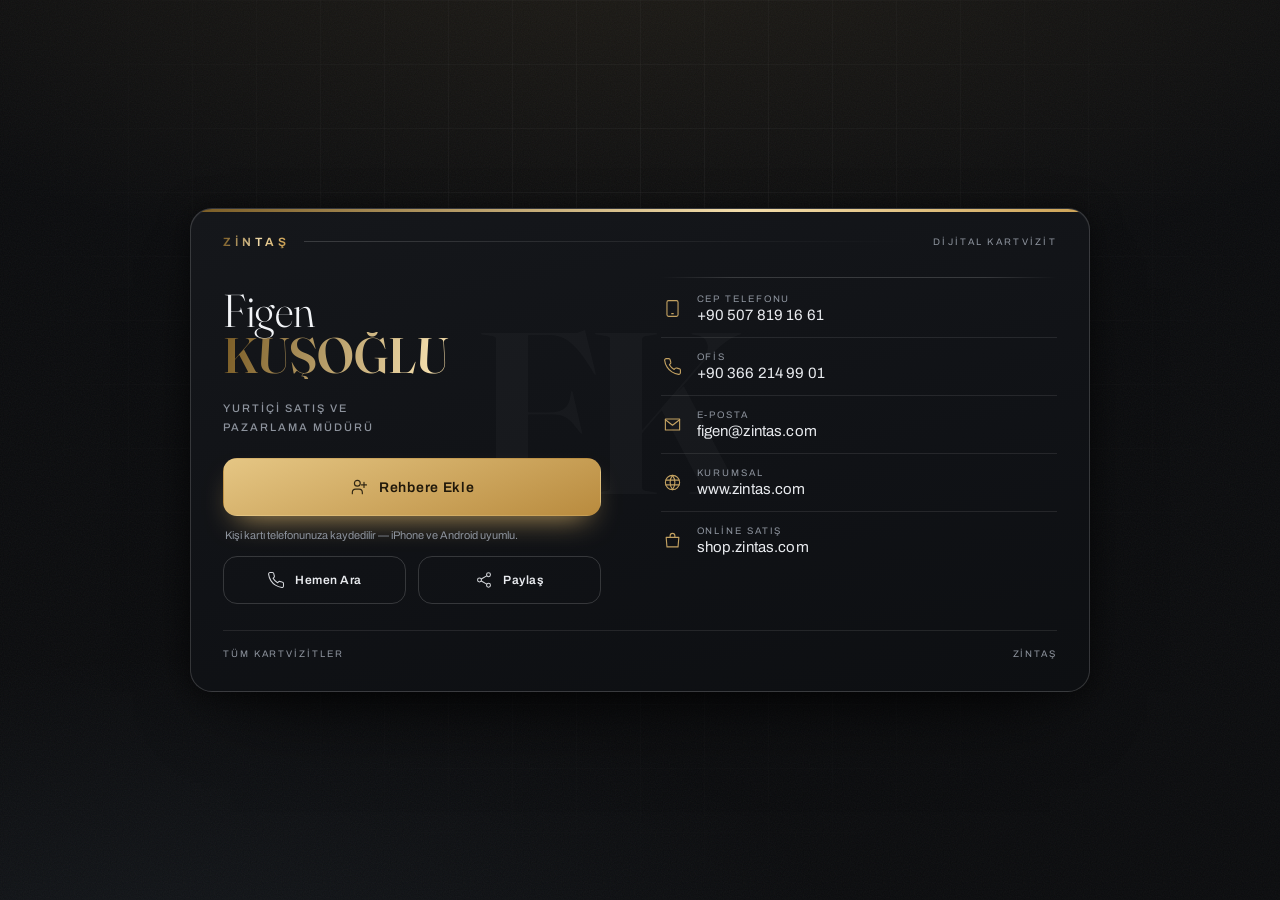
==== figen-kusoglu.html @ b24a71fb "Add files via upload" ====
<!DOCTYPE html>
<html lang="tr">
<head>
<meta charset="utf-8">
<meta name="viewport" content="width=device-width,initial-scale=1,viewport-fit=cover">
<title>Figen KUŞOĞLU — ZİNTAŞ Dijital Kartvizit</title>
<meta name="description" content="Figen KUŞOĞLU · Yurtiçi Satış ve Pazarlama Müdürü · ZİNTAŞ. Tek dokunuşla telefon rehberinize ekleyin.">
<meta name="theme-color" content="#0b0c0e">
<meta name="format-detection" content="telephone=no">
<meta property="og:type" content="profile">
<meta property="og:title" content="Figen KUŞOĞLU — Yurtiçi Satış ve Pazarlama Müdürü">
<meta property="og:description" content="ZİNTAŞ dijital kartvizit. Rehbere tek dokunuşla ekleyin.">
<meta property="og:url" content="https://www.zintas.com/kartvizit/figen-kusoglu.html">
<link rel="canonical" href="https://www.zintas.com/kartvizit/figen-kusoglu.html">
<link rel="preconnect" href="https://fonts.googleapis.com">
<link rel="preconnect" href="https://fonts.gstatic.com" crossorigin>
<link href="https://fonts.googleapis.com/css2?family=Archivo:wght@400;500;600&family=Fraunces:opsz,wght@9..144,300;9..144,600&display=swap" rel="stylesheet">
<link rel="icon" href="data:image/svg+xml,%3Csvg xmlns='http://www.w3.org/2000/svg' viewBox='0 0 32 32'%3E%3Crect width='32' height='32' rx='7' fill='%230b0c0e'/%3E%3Ctext x='16' y='22' font-family='Georgia,serif' font-size='15' fill='%23d8b26a' text-anchor='middle'%3EZ%3C/text%3E%3C/svg%3E">
<style>
*,*::before,*::after{box-sizing:border-box}
:root{
  --ink:#0b0c0e;
  --plate:#15171b;
  --plate-2:#101216;
  --line:rgba(255,255,255,.09);
  --line-hi:rgba(255,255,255,.16);
  --text:#e9ebef;
  --muted:#8d939d;
  --brass:#d8b26a;
  --brass-dim:#a5813c;
  --sheen:linear-gradient(100deg,#7a5c25 0%,#f3ddab 28%,#c79a4a 48%,#6d5222 72%,#e6cd97 100%);
  --r:22px;
  --pad:clamp(20px,5.5vw,32px);
}
html{-webkit-text-size-adjust:100%}
body{
  margin:0;min-height:100vh;min-height:100dvh;
  font-family:"Archivo","Helvetica Neue",Arial,sans-serif;
  color:var(--text);
  background:
    radial-gradient(120% 70% at 50% -10%,rgba(216,178,106,.10),transparent 60%),
    radial-gradient(90% 60% at 12% 110%,rgba(120,150,180,.08),transparent 62%),
    var(--ink);
  display:flex;flex-direction:column;align-items:center;justify-content:center;
  padding:clamp(14px,4vw,48px) clamp(12px,4vw,24px);
  padding-top:calc(clamp(14px,4vw,48px) + env(safe-area-inset-top));
  padding-bottom:calc(clamp(18px,4vw,48px) + env(safe-area-inset-bottom));
  position:relative;overflow-x:hidden;
}
/* ince kazima izgara + grain */
body::before{
  content:"";position:fixed;inset:0;pointer-events:none;z-index:0;
  background-image:linear-gradient(var(--line) 1px,transparent 1px),linear-gradient(90deg,var(--line) 1px,transparent 1px);
  background-size:64px 64px;
  -webkit-mask-image:radial-gradient(circle at 50% 30%,#000 0%,transparent 72%);
  mask-image:radial-gradient(circle at 50% 30%,#000 0%,transparent 72%);
  opacity:.5;
}
body::after{
  content:"";position:fixed;inset:0;pointer-events:none;z-index:1;opacity:.05;
  background-image:url("data:image/svg+xml,%3Csvg xmlns='http://www.w3.org/2000/svg' width='140' height='140'%3E%3Cfilter id='n'%3E%3CfeTurbulence type='fractalNoise' baseFrequency='.85' numOctaves='3'/%3E%3C/filter%3E%3Crect width='140' height='140' filter='url(%23n)'/%3E%3C/svg%3E");
}
.card{
  position:relative;z-index:2;width:100%;max-width:430px;
  background:linear-gradient(168deg,var(--plate) 0%,var(--plate-2) 58%,#0d0f12 100%);
  border:1px solid var(--line-hi);border-radius:var(--r);
  padding:0 var(--pad) clamp(20px,5vw,28px);
  box-shadow:0 1px 0 rgba(255,255,255,.06) inset,0 40px 80px -40px rgba(0,0,0,.9),0 2px 30px rgba(0,0,0,.5);
  overflow:hidden;
  display:grid;grid-template-columns:1fr;
}
/* metalik ust kenar */
.card::before{
  content:"";position:absolute;top:0;left:0;right:0;height:3px;
  background:var(--sheen);background-size:220% 100%;
  animation:sweep 9s linear infinite;
}
@keyframes sweep{to{background-position:220% 0}}

.brand{display:flex;align-items:center;gap:14px;padding:clamp(20px,5vw,26px) 0 clamp(16px,4vw,22px)}
.mark{
  font-size:12px;letter-spacing:.34em;font-weight:600;white-space:nowrap;
  background:var(--sheen);background-size:200% 100%;
  -webkit-background-clip:text;background-clip:text;color:transparent;
  animation:sweep 9s linear infinite;
}
.hair{flex:1;height:1px;background:linear-gradient(90deg,var(--line-hi),transparent)}
.kicker{font-size:9.5px;letter-spacing:.24em;color:var(--muted);text-transform:uppercase;white-space:nowrap}

.ghost{
  position:absolute;right:-6px;top:32px;
  font-family:"Fraunces",Georgia,serif;font-weight:600;
  font-size:clamp(150px,44vw,215px);line-height:.72;letter-spacing:-.04em;
  color:rgba(255,255,255,.028);pointer-events:none;user-select:none;
}
.name{
  font-family:"Fraunces",Georgia,"Times New Roman",serif;
  font-variation-settings:"opsz" 120,"SOFT" 0,"WONK" 1;
  margin:0;line-height:.94;letter-spacing:-.02em;
}
.given{display:block;font-size:clamp(27px,8.4vw,38px);font-weight:300;color:#f2f4f7}
.family{
  display:block;font-size:clamp(28px,8.8vw,40px);font-weight:600;
  background:var(--sheen);background-size:200% 100%;
  -webkit-background-clip:text;background-clip:text;color:transparent;
  animation:sweep 9s linear infinite;
  overflow-wrap:break-word;
}
.role{
  margin:14px 0 0;font-size:clamp(10px,2.9vw,11px);letter-spacing:.18em;text-transform:uppercase;
  color:var(--muted);font-weight:500;max-width:30ch;line-height:1.7;
}
.sep{height:1px;background:linear-gradient(90deg,transparent,var(--line-hi) 18%,var(--line-hi) 82%,transparent);margin:clamp(18px,5vw,24px) 0 2px}

/* ---- birincil aksiyon: rehbere ekle ---- */
.cta{margin-top:clamp(18px,5vw,22px)}
.btn{
  display:inline-flex;align-items:center;justify-content:center;gap:10px;
  min-height:52px;padding:15px 18px;border-radius:14px;
  text-decoration:none;cursor:pointer;-webkit-tap-highlight-color:transparent;
  font-family:inherit;font-size:13px;font-weight:600;letter-spacing:.05em;
  border:1px solid var(--line-hi);background:transparent;color:var(--text);
  transition:transform .2s ease,background .25s ease,border-color .25s ease,box-shadow .25s ease;
}
.btn .ico{color:currentColor;width:18px;height:18px;flex:none}
.btn-primary{
  width:100%;font-size:14px;min-height:58px;
  background:linear-gradient(160deg,#e5c684,#b98b3e);border-color:transparent;color:#20180a;
  box-shadow:0 14px 30px -14px rgba(216,178,106,.9);
}
.btn-primary .ico{width:20px;height:20px}
.hint{
  margin:11px 2px 0;font-size:11px;line-height:1.55;color:var(--muted);text-align:center;
}
.mini{display:flex;gap:10px;margin-top:12px}
.mini .btn{flex:1;min-height:48px;padding:12px 10px;font-size:12px;letter-spacing:.04em}

/* ---- iletisim satirlari ---- */
.rows{display:flex;flex-direction:column}
.row{
  display:flex;align-items:center;gap:15px;min-height:52px;padding:14px 2px;
  text-decoration:none;color:inherit;border-bottom:1px solid var(--line);
  position:relative;-webkit-tap-highlight-color:transparent;
  transition:padding-left .35s cubic-bezier(.22,1,.36,1);
}
.row:last-child{border-bottom:0}
.row::after{
  content:"";position:absolute;left:calc(-1 * var(--pad));right:calc(-1 * var(--pad));top:0;bottom:0;z-index:-1;
  background:linear-gradient(90deg,rgba(216,178,106,.10),transparent 70%);
  opacity:0;transition:opacity .3s ease;
}
.row:focus-visible{outline:none;padding-left:8px}
.row:focus-visible::after{opacity:1}
.row:active::after{opacity:1}
.ico{width:19px;height:19px;flex:none;color:var(--brass);opacity:.9}
.row .txt{display:flex;flex-direction:column;gap:3px;min-width:0}
.row .lbl{font-size:9.5px;letter-spacing:.2em;text-transform:uppercase;color:var(--muted)}
.row .val{font-size:clamp(14px,4vw,15px);letter-spacing:.01em;color:var(--text);overflow-wrap:anywhere}
.row .go{margin-left:auto;width:15px;height:15px;color:var(--muted);opacity:0;transform:translateX(-6px);transition:.35s cubic-bezier(.22,1,.36,1)}
.row:focus-visible .go{opacity:.75;transform:none}

.foot{margin-top:clamp(16px,4vw,22px);display:flex;justify-content:space-between;align-items:center;gap:12px;flex-wrap:wrap}
.foot a,.foot span{font-size:9.5px;letter-spacing:.2em;text-transform:uppercase;color:var(--muted);text-decoration:none}

.reveal{opacity:0;transform:translateY(14px);animation:rise .85s cubic-bezier(.22,1,.36,1) forwards}
@keyframes rise{to{opacity:1;transform:none}}

/* ---- isaretleme cihazi olan ekranlar (masaustu) ---- */
@media (hover:hover) and (pointer:fine){
  .row:hover{padding-left:8px}
  .row:hover::after{opacity:1}
  .row:hover .go{opacity:.75;transform:none}
  .btn:hover{transform:translateY(-2px)}
  .btn-ghost:hover{background:rgba(255,255,255,.05);border-color:var(--brass-dim)}
  .foot a:hover{color:var(--brass)}
}
/* dokunmatikte basili tutma geri bildirimi */
.btn:active{transform:scale(.985)}

/* ---- cok kucuk telefonlar ---- */
@media (max-width:360px){
  :root{--pad:18px;--r:18px}
  .kicker{display:none}
  .mini .btn{font-size:11px;gap:7px}
  .row{gap:12px}
}

/* ---- tablet / genis telefon ---- */
@media (min-width:600px){
  .card{max-width:500px}
  .mini{gap:12px}
}

/* ---- masaustu: iki kolon ---- */
@media (min-width:900px){
  .card{
    max-width:900px;
    grid-template-columns:minmax(0,1fr) minmax(0,1.05fr);
    column-gap:clamp(36px,5vw,60px);
    align-items:start;
    padding-bottom:clamp(24px,3vw,32px);
  }
  .brand{grid-column:1/-1}
  .identity{padding:clamp(6px,2vw,18px) 0 0}
  .given{font-size:clamp(38px,3.6vw,46px)}
  .family{font-size:clamp(40px,3.9vw,50px)}
  .role{margin-top:20px;font-size:11px}
  .channels{padding-top:6px}
  .channels .sep{margin-top:0}
  .ghost{font-size:230px;right:auto;left:clamp(180px,22vw,300px);top:120px}
  .foot{grid-column:1/-1;margin-top:26px;border-top:1px solid var(--line);padding-top:18px}
  .hint{text-align:left}
}

/* ---- yatay telefon: dikeyde yer kazan ---- */
@media (max-height:520px) and (orientation:landscape){
  body{padding-block:14px}
  .brand{padding:16px 0 12px}
  .given{font-size:24px}.family{font-size:26px}
  .role{margin-top:10px}
  .row{min-height:46px;padding:10px 2px}
  .btn-primary{min-height:50px}
  .ghost{display:none}
}
/* yatay telefon + yeterli genislik: iki kolona gecerek tek ekrana sigdir */
@media (min-width:700px) and (max-height:520px) and (orientation:landscape){
  .card{
    max-width:820px;
    grid-template-columns:minmax(0,1fr) minmax(0,1.05fr);
    column-gap:36px;padding-bottom:18px;
  }
  .brand{grid-column:1/-1}
  .foot{grid-column:1/-1;margin-top:14px;border-top:1px solid var(--line);padding-top:12px}
  .channels .sep{display:none}
  .hint{text-align:left}
}

@media (prefers-reduced-motion:reduce){
  .reveal{animation:none;opacity:1;transform:none}
  .card::before,.mark,.family{animation:none}
  *{transition-duration:.01ms!important}
}
</style>
</head>
<body>
<article class="card">
  <header class="brand reveal" style="animation-delay:.05s">
    <span class="mark">ZİNTAŞ</span>
    <span class="hair"></span>
    <span class="kicker">Dijital Kartvizit</span>
  </header>

  <div class="ghost" aria-hidden="true">FK</div>

  <section class="identity">
    <h1 class="name reveal" style="animation-delay:.12s">
      <span class="given">Figen</span>
      <span class="family">KUŞOĞLU</span>
    </h1>
    <p class="role reveal" style="animation-delay:.19s">Yurtiçi Satış ve Pazarlama Müdürü</p>

    <div class="cta reveal" style="animation-delay:.25s">
      <a class="btn btn-primary" href="vcf/figen-kusoglu.vcf" download="figen-kusoglu.vcf" type="text/vcard">
        <svg class="ico" viewBox="0 0 24 24" fill="none" stroke="currentColor" stroke-width="1.4" stroke-linecap="round" stroke-linejoin="round" aria-hidden="true"><path d="M16 20v-1.5a4 4 0 0 0-4-4H8a4 4 0 0 0-4 4V20"/><circle cx="10" cy="7.5" r="3.5"/><path d="M18 6.5v6M21 9.5h-6"/></svg> Rehbere Ekle
      </a>
      <p class="hint">Kişi kartı telefonunuza kaydedilir — iPhone ve Android uyumlu.</p>
      <div class="mini">
        <a class="btn btn-ghost" href="tel:+905078191661"><svg class="ico" viewBox="0 0 24 24" fill="none" stroke="currentColor" stroke-width="1.4" stroke-linecap="round" stroke-linejoin="round" aria-hidden="true"><path d="M22 16.9v3a2 2 0 0 1-2.2 2 19.8 19.8 0 0 1-8.6-3.1 19.5 19.5 0 0 1-6-6A19.8 19.8 0 0 1 2.1 4.2 2 2 0 0 1 4.1 2h3a2 2 0 0 1 2 1.7c.1.9.3 1.8.7 2.7a2 2 0 0 1-.5 2.1L8.1 9.7a16 16 0 0 0 6 6l1.2-1.2a2 2 0 0 1 2.1-.5c.9.4 1.8.6 2.7.7a2 2 0 0 1 1.9 2.2Z"/></svg> Hemen Ara</a>
        <button class="btn btn-ghost" id="share" type="button"><svg class="ico" viewBox="0 0 24 24" fill="none" stroke="currentColor" stroke-width="1.4" stroke-linecap="round" stroke-linejoin="round" aria-hidden="true"><circle cx="18" cy="5" r="2.6"/><circle cx="6" cy="12" r="2.6"/><circle cx="18" cy="19" r="2.6"/><path d="m8.4 10.7 7.2-4.2M8.4 13.3l7.2 4.2"/></svg> <span id="sharetxt">Paylaş</span></button>
      </div>
    </div>
  </section>

  <section class="channels">
    <div class="sep reveal" style="animation-delay:.30s"></div>
    <nav class="rows">
      <a class="row reveal" style="animation-delay:.34s" href="tel:+905078191661">
        <svg class="ico" viewBox="0 0 24 24" fill="none" stroke="currentColor" stroke-width="1.4" stroke-linecap="round" stroke-linejoin="round" aria-hidden="true"><path d="M7 2h10a2 2 0 0 1 2 2v16a2 2 0 0 1-2 2H7a2 2 0 0 1-2-2V4a2 2 0 0 1 2-2Z"/><path d="M11 18.5h2"/></svg>
        <span class="txt"><span class="lbl">Cep Telefonu</span><span class="val">+90 507 819 16 61</span></span>
        <svg class="ico go" viewBox="0 0 24 24" fill="none" stroke="currentColor" stroke-width="1.4" stroke-linecap="round" stroke-linejoin="round" aria-hidden="true"><path d="M5 12h13"/><path d="m12 6 6 6-6 6"/></svg>
      </a>
      <a class="row reveal" style="animation-delay:.39s" href="tel:+903662149901">
        <svg class="ico" viewBox="0 0 24 24" fill="none" stroke="currentColor" stroke-width="1.4" stroke-linecap="round" stroke-linejoin="round" aria-hidden="true"><path d="M22 16.9v3a2 2 0 0 1-2.2 2 19.8 19.8 0 0 1-8.6-3.1 19.5 19.5 0 0 1-6-6A19.8 19.8 0 0 1 2.1 4.2 2 2 0 0 1 4.1 2h3a2 2 0 0 1 2 1.7c.1.9.3 1.8.7 2.7a2 2 0 0 1-.5 2.1L8.1 9.7a16 16 0 0 0 6 6l1.2-1.2a2 2 0 0 1 2.1-.5c.9.4 1.8.6 2.7.7a2 2 0 0 1 1.9 2.2Z"/></svg>
        <span class="txt"><span class="lbl">Ofis</span><span class="val">+90 366 214 99 01</span></span>
        <svg class="ico go" viewBox="0 0 24 24" fill="none" stroke="currentColor" stroke-width="1.4" stroke-linecap="round" stroke-linejoin="round" aria-hidden="true"><path d="M5 12h13"/><path d="m12 6 6 6-6 6"/></svg>
      </a>
      <a class="row reveal" style="animation-delay:.44s" href="mailto:figen@zintas.com">
        <svg class="ico" viewBox="0 0 24 24" fill="none" stroke="currentColor" stroke-width="1.4" stroke-linecap="round" stroke-linejoin="round" aria-hidden="true"><path d="M3 5h18v14H3z"/><path d="m3 6 9 7 9-7"/></svg>
        <span class="txt"><span class="lbl">E-posta</span><span class="val">figen@zintas.com</span></span>
        <svg class="ico go" viewBox="0 0 24 24" fill="none" stroke="currentColor" stroke-width="1.4" stroke-linecap="round" stroke-linejoin="round" aria-hidden="true"><path d="M5 12h13"/><path d="m12 6 6 6-6 6"/></svg>
      </a>
      <a class="row reveal" style="animation-delay:.49s" href="https://www.zintas.com" target="_blank" rel="noopener">
        <svg class="ico" viewBox="0 0 24 24" fill="none" stroke="currentColor" stroke-width="1.4" stroke-linecap="round" stroke-linejoin="round" aria-hidden="true"><circle cx="12" cy="12" r="9"/><path d="M3.5 9h17M3.5 15h17"/><path d="M12 3a15 15 0 0 1 0 18 15 15 0 0 1 0-18Z"/></svg>
        <span class="txt"><span class="lbl">Kurumsal</span><span class="val">www.zintas.com</span></span>
        <svg class="ico go" viewBox="0 0 24 24" fill="none" stroke="currentColor" stroke-width="1.4" stroke-linecap="round" stroke-linejoin="round" aria-hidden="true"><path d="M5 12h13"/><path d="m12 6 6 6-6 6"/></svg>
      </a>
      <a class="row reveal" style="animation-delay:.54s" href="https://shop.zintas.com" target="_blank" rel="noopener">
        <svg class="ico" viewBox="0 0 24 24" fill="none" stroke="currentColor" stroke-width="1.4" stroke-linecap="round" stroke-linejoin="round" aria-hidden="true"><path d="M4 8h16l-1 12H5L4 8Z"/><path d="M9 8V6a3 3 0 0 1 6 0v2"/></svg>
        <span class="txt"><span class="lbl">Online Satış</span><span class="val">shop.zintas.com</span></span>
        <svg class="ico go" viewBox="0 0 24 24" fill="none" stroke="currentColor" stroke-width="1.4" stroke-linecap="round" stroke-linejoin="round" aria-hidden="true"><path d="M5 12h13"/><path d="m12 6 6 6-6 6"/></svg>
      </a>
    </nav>
  </section>

  <footer class="foot reveal" style="animation-delay:.60s">
    <a href="index.html">Tüm Kartvizitler</a>
    <span>ZİNTAŞ</span>
  </footer>
</article>

<script>
(function(){
  var b=document.getElementById('share'),t=document.getElementById('sharetxt');
  if(!b) return;
  var data={title:'Figen KUŞOĞLU — ZİNTAŞ',text:'Figen KUŞOĞLU · Yurtiçi Satış ve Pazarlama Müdürü',url:location.href};
  b.addEventListener('click',function(){
    if(navigator.share){navigator.share(data).catch(function(){});return;}
    if(navigator.clipboard){
      navigator.clipboard.writeText(location.href).then(function(){
        t.textContent='Kopyalandı';
        setTimeout(function(){t.textContent='Paylaş';},2000);
      });
    }
  });
})();
</script>
</body>
</html>
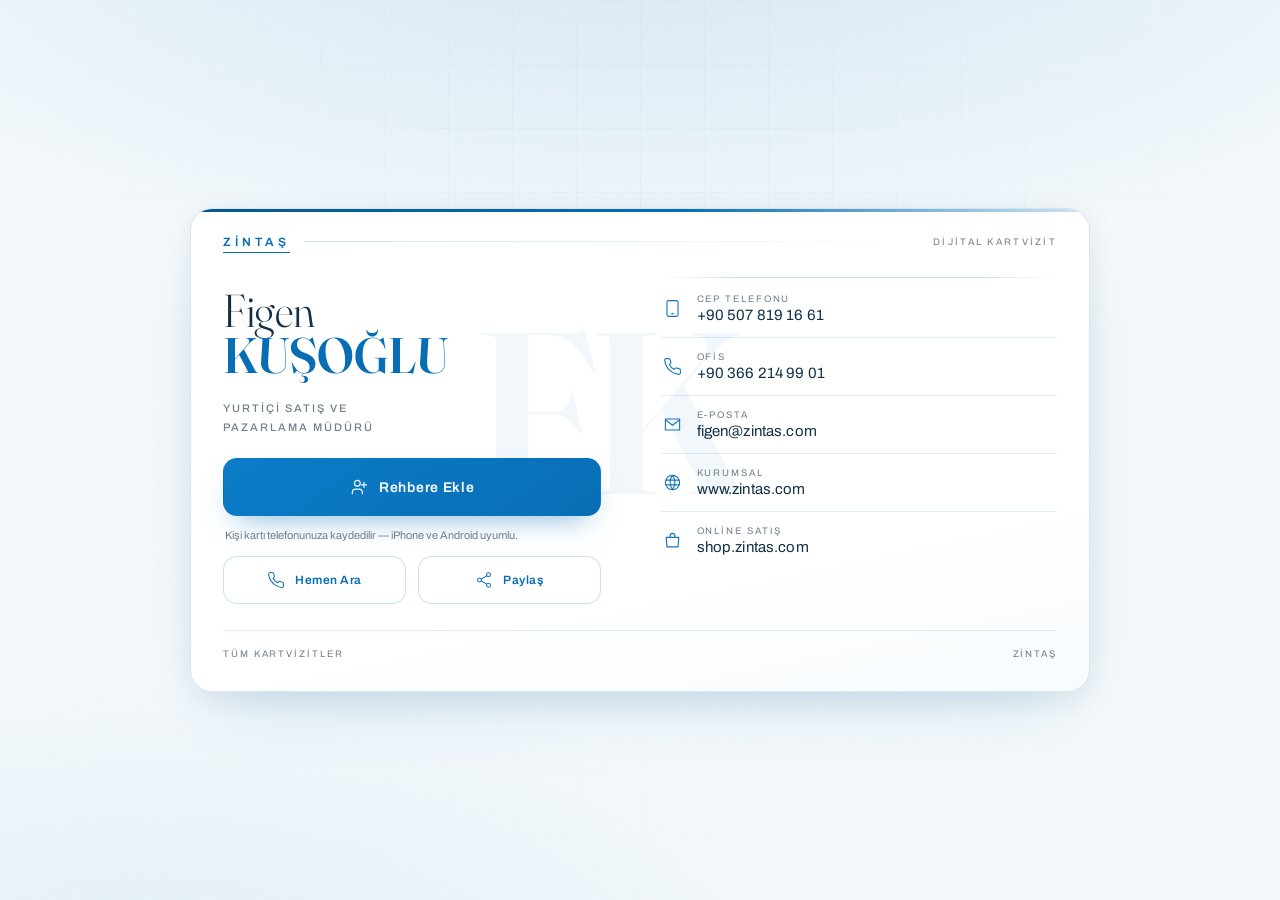
==== commit cccc62d4: "Tema güncellemesi." ====
--- a/figen-kusoglu.html
+++ b/figen-kusoglu.html
@@ -5,7 +5,7 @@
 <meta name="viewport" content="width=device-width,initial-scale=1,viewport-fit=cover">
 <title>Figen KUŞOĞLU — ZİNTAŞ Dijital Kartvizit</title>
 <meta name="description" content="Figen KUŞOĞLU · Yurtiçi Satış ve Pazarlama Müdürü · ZİNTAŞ. Tek dokunuşla telefon rehberinize ekleyin.">
-<meta name="theme-color" content="#0b0c0e">
+<meta name="theme-color" content="#076eb5">
 <meta name="format-detection" content="telephone=no">
 <meta property="og:type" content="profile">
 <meta property="og:title" content="Figen KUŞOĞLU — Yurtiçi Satış ve Pazarlama Müdürü">
@@ -15,232 +15,8 @@
 <link rel="preconnect" href="https://fonts.googleapis.com">
 <link rel="preconnect" href="https://fonts.gstatic.com" crossorigin>
 <link href="https://fonts.googleapis.com/css2?family=Archivo:wght@400;500;600&family=Fraunces:opsz,wght@9..144,300;9..144,600&display=swap" rel="stylesheet">
-<link rel="icon" href="data:image/svg+xml,%3Csvg xmlns='http://www.w3.org/2000/svg' viewBox='0 0 32 32'%3E%3Crect width='32' height='32' rx='7' fill='%230b0c0e'/%3E%3Ctext x='16' y='22' font-family='Georgia,serif' font-size='15' fill='%23d8b26a' text-anchor='middle'%3EZ%3C/text%3E%3C/svg%3E">
-<style>
-*,*::before,*::after{box-sizing:border-box}
-:root{
-  --ink:#0b0c0e;
-  --plate:#15171b;
-  --plate-2:#101216;
-  --line:rgba(255,255,255,.09);
-  --line-hi:rgba(255,255,255,.16);
-  --text:#e9ebef;
-  --muted:#8d939d;
-  --brass:#d8b26a;
-  --brass-dim:#a5813c;
-  --sheen:linear-gradient(100deg,#7a5c25 0%,#f3ddab 28%,#c79a4a 48%,#6d5222 72%,#e6cd97 100%);
-  --r:22px;
-  --pad:clamp(20px,5.5vw,32px);
-}
-html{-webkit-text-size-adjust:100%}
-body{
-  margin:0;min-height:100vh;min-height:100dvh;
-  font-family:"Archivo","Helvetica Neue",Arial,sans-serif;
-  color:var(--text);
-  background:
-    radial-gradient(120% 70% at 50% -10%,rgba(216,178,106,.10),transparent 60%),
-    radial-gradient(90% 60% at 12% 110%,rgba(120,150,180,.08),transparent 62%),
-    var(--ink);
-  display:flex;flex-direction:column;align-items:center;justify-content:center;
-  padding:clamp(14px,4vw,48px) clamp(12px,4vw,24px);
-  padding-top:calc(clamp(14px,4vw,48px) + env(safe-area-inset-top));
-  padding-bottom:calc(clamp(18px,4vw,48px) + env(safe-area-inset-bottom));
-  position:relative;overflow-x:hidden;
-}
-/* ince kazima izgara + grain */
-body::before{
-  content:"";position:fixed;inset:0;pointer-events:none;z-index:0;
-  background-image:linear-gradient(var(--line) 1px,transparent 1px),linear-gradient(90deg,var(--line) 1px,transparent 1px);
-  background-size:64px 64px;
-  -webkit-mask-image:radial-gradient(circle at 50% 30%,#000 0%,transparent 72%);
-  mask-image:radial-gradient(circle at 50% 30%,#000 0%,transparent 72%);
-  opacity:.5;
-}
-body::after{
-  content:"";position:fixed;inset:0;pointer-events:none;z-index:1;opacity:.05;
-  background-image:url("data:image/svg+xml,%3Csvg xmlns='http://www.w3.org/2000/svg' width='140' height='140'%3E%3Cfilter id='n'%3E%3CfeTurbulence type='fractalNoise' baseFrequency='.85' numOctaves='3'/%3E%3C/filter%3E%3Crect width='140' height='140' filter='url(%23n)'/%3E%3C/svg%3E");
-}
-.card{
-  position:relative;z-index:2;width:100%;max-width:430px;
-  background:linear-gradient(168deg,var(--plate) 0%,var(--plate-2) 58%,#0d0f12 100%);
-  border:1px solid var(--line-hi);border-radius:var(--r);
-  padding:0 var(--pad) clamp(20px,5vw,28px);
-  box-shadow:0 1px 0 rgba(255,255,255,.06) inset,0 40px 80px -40px rgba(0,0,0,.9),0 2px 30px rgba(0,0,0,.5);
-  overflow:hidden;
-  display:grid;grid-template-columns:1fr;
-}
-/* metalik ust kenar */
-.card::before{
-  content:"";position:absolute;top:0;left:0;right:0;height:3px;
-  background:var(--sheen);background-size:220% 100%;
-  animation:sweep 9s linear infinite;
-}
-@keyframes sweep{to{background-position:220% 0}}
-
-.brand{display:flex;align-items:center;gap:14px;padding:clamp(20px,5vw,26px) 0 clamp(16px,4vw,22px)}
-.mark{
-  font-size:12px;letter-spacing:.34em;font-weight:600;white-space:nowrap;
-  background:var(--sheen);background-size:200% 100%;
-  -webkit-background-clip:text;background-clip:text;color:transparent;
-  animation:sweep 9s linear infinite;
-}
-.hair{flex:1;height:1px;background:linear-gradient(90deg,var(--line-hi),transparent)}
-.kicker{font-size:9.5px;letter-spacing:.24em;color:var(--muted);text-transform:uppercase;white-space:nowrap}
-
-.ghost{
-  position:absolute;right:-6px;top:32px;
-  font-family:"Fraunces",Georgia,serif;font-weight:600;
-  font-size:clamp(150px,44vw,215px);line-height:.72;letter-spacing:-.04em;
-  color:rgba(255,255,255,.028);pointer-events:none;user-select:none;
-}
-.name{
-  font-family:"Fraunces",Georgia,"Times New Roman",serif;
-  font-variation-settings:"opsz" 120,"SOFT" 0,"WONK" 1;
-  margin:0;line-height:.94;letter-spacing:-.02em;
-}
-.given{display:block;font-size:clamp(27px,8.4vw,38px);font-weight:300;color:#f2f4f7}
-.family{
-  display:block;font-size:clamp(28px,8.8vw,40px);font-weight:600;
-  background:var(--sheen);background-size:200% 100%;
-  -webkit-background-clip:text;background-clip:text;color:transparent;
-  animation:sweep 9s linear infinite;
-  overflow-wrap:break-word;
-}
-.role{
-  margin:14px 0 0;font-size:clamp(10px,2.9vw,11px);letter-spacing:.18em;text-transform:uppercase;
-  color:var(--muted);font-weight:500;max-width:30ch;line-height:1.7;
-}
-.sep{height:1px;background:linear-gradient(90deg,transparent,var(--line-hi) 18%,var(--line-hi) 82%,transparent);margin:clamp(18px,5vw,24px) 0 2px}
-
-/* ---- birincil aksiyon: rehbere ekle ---- */
-.cta{margin-top:clamp(18px,5vw,22px)}
-.btn{
-  display:inline-flex;align-items:center;justify-content:center;gap:10px;
-  min-height:52px;padding:15px 18px;border-radius:14px;
-  text-decoration:none;cursor:pointer;-webkit-tap-highlight-color:transparent;
-  font-family:inherit;font-size:13px;font-weight:600;letter-spacing:.05em;
-  border:1px solid var(--line-hi);background:transparent;color:var(--text);
-  transition:transform .2s ease,background .25s ease,border-color .25s ease,box-shadow .25s ease;
-}
-.btn .ico{color:currentColor;width:18px;height:18px;flex:none}
-.btn-primary{
-  width:100%;font-size:14px;min-height:58px;
-  background:linear-gradient(160deg,#e5c684,#b98b3e);border-color:transparent;color:#20180a;
-  box-shadow:0 14px 30px -14px rgba(216,178,106,.9);
-}
-.btn-primary .ico{width:20px;height:20px}
-.hint{
-  margin:11px 2px 0;font-size:11px;line-height:1.55;color:var(--muted);text-align:center;
-}
-.mini{display:flex;gap:10px;margin-top:12px}
-.mini .btn{flex:1;min-height:48px;padding:12px 10px;font-size:12px;letter-spacing:.04em}
-
-/* ---- iletisim satirlari ---- */
-.rows{display:flex;flex-direction:column}
-.row{
-  display:flex;align-items:center;gap:15px;min-height:52px;padding:14px 2px;
-  text-decoration:none;color:inherit;border-bottom:1px solid var(--line);
-  position:relative;-webkit-tap-highlight-color:transparent;
-  transition:padding-left .35s cubic-bezier(.22,1,.36,1);
-}
-.row:last-child{border-bottom:0}
-.row::after{
-  content:"";position:absolute;left:calc(-1 * var(--pad));right:calc(-1 * var(--pad));top:0;bottom:0;z-index:-1;
-  background:linear-gradient(90deg,rgba(216,178,106,.10),transparent 70%);
-  opacity:0;transition:opacity .3s ease;
-}
-.row:focus-visible{outline:none;padding-left:8px}
-.row:focus-visible::after{opacity:1}
-.row:active::after{opacity:1}
-.ico{width:19px;height:19px;flex:none;color:var(--brass);opacity:.9}
-.row .txt{display:flex;flex-direction:column;gap:3px;min-width:0}
-.row .lbl{font-size:9.5px;letter-spacing:.2em;text-transform:uppercase;color:var(--muted)}
-.row .val{font-size:clamp(14px,4vw,15px);letter-spacing:.01em;color:var(--text);overflow-wrap:anywhere}
-.row .go{margin-left:auto;width:15px;height:15px;color:var(--muted);opacity:0;transform:translateX(-6px);transition:.35s cubic-bezier(.22,1,.36,1)}
-.row:focus-visible .go{opacity:.75;transform:none}
-
-.foot{margin-top:clamp(16px,4vw,22px);display:flex;justify-content:space-between;align-items:center;gap:12px;flex-wrap:wrap}
-.foot a,.foot span{font-size:9.5px;letter-spacing:.2em;text-transform:uppercase;color:var(--muted);text-decoration:none}
-
-.reveal{opacity:0;transform:translateY(14px);animation:rise .85s cubic-bezier(.22,1,.36,1) forwards}
-@keyframes rise{to{opacity:1;transform:none}}
-
-/* ---- isaretleme cihazi olan ekranlar (masaustu) ---- */
-@media (hover:hover) and (pointer:fine){
-  .row:hover{padding-left:8px}
-  .row:hover::after{opacity:1}
-  .row:hover .go{opacity:.75;transform:none}
-  .btn:hover{transform:translateY(-2px)}
-  .btn-ghost:hover{background:rgba(255,255,255,.05);border-color:var(--brass-dim)}
-  .foot a:hover{color:var(--brass)}
-}
-/* dokunmatikte basili tutma geri bildirimi */
-.btn:active{transform:scale(.985)}
-
-/* ---- cok kucuk telefonlar ---- */
-@media (max-width:360px){
-  :root{--pad:18px;--r:18px}
-  .kicker{display:none}
-  .mini .btn{font-size:11px;gap:7px}
-  .row{gap:12px}
-}
-
-/* ---- tablet / genis telefon ---- */
-@media (min-width:600px){
-  .card{max-width:500px}
-  .mini{gap:12px}
-}
-
-/* ---- masaustu: iki kolon ---- */
-@media (min-width:900px){
-  .card{
-    max-width:900px;
-    grid-template-columns:minmax(0,1fr) minmax(0,1.05fr);
-    column-gap:clamp(36px,5vw,60px);
-    align-items:start;
-    padding-bottom:clamp(24px,3vw,32px);
-  }
-  .brand{grid-column:1/-1}
-  .identity{padding:clamp(6px,2vw,18px) 0 0}
-  .given{font-size:clamp(38px,3.6vw,46px)}
-  .family{font-size:clamp(40px,3.9vw,50px)}
-  .role{margin-top:20px;font-size:11px}
-  .channels{padding-top:6px}
-  .channels .sep{margin-top:0}
-  .ghost{font-size:230px;right:auto;left:clamp(180px,22vw,300px);top:120px}
-  .foot{grid-column:1/-1;margin-top:26px;border-top:1px solid var(--line);padding-top:18px}
-  .hint{text-align:left}
-}
-
-/* ---- yatay telefon: dikeyde yer kazan ---- */
-@media (max-height:520px) and (orientation:landscape){
-  body{padding-block:14px}
-  .brand{padding:16px 0 12px}
-  .given{font-size:24px}.family{font-size:26px}
-  .role{margin-top:10px}
-  .row{min-height:46px;padding:10px 2px}
-  .btn-primary{min-height:50px}
-  .ghost{display:none}
-}
-/* yatay telefon + yeterli genislik: iki kolona gecerek tek ekrana sigdir */
-@media (min-width:700px) and (max-height:520px) and (orientation:landscape){
-  .card{
-    max-width:820px;
-    grid-template-columns:minmax(0,1fr) minmax(0,1.05fr);
-    column-gap:36px;padding-bottom:18px;
-  }
-  .brand{grid-column:1/-1}
-  .foot{grid-column:1/-1;margin-top:14px;border-top:1px solid var(--line);padding-top:12px}
-  .channels .sep{display:none}
-  .hint{text-align:left}
-}
-
-@media (prefers-reduced-motion:reduce){
-  .reveal{animation:none;opacity:1;transform:none}
-  .card::before,.mark,.family{animation:none}
-  *{transition-duration:.01ms!important}
-}
-</style>
+<link rel="icon" href="data:image/svg+xml,%3Csvg xmlns='http://www.w3.org/2000/svg' viewBox='0 0 32 32'%3E%3Crect width='32' height='32' rx='7' fill='%23076eb5'/%3E%3Ctext x='16' y='22' font-family='Georgia,serif' font-size='15' fill='%23ffffff' text-anchor='middle'%3EZ%3C/text%3E%3C/svg%3E">
+<link rel="stylesheet" href="css/kartvizit.css">
 </head>
 <body>
 <article class="card">
--- a/css/kartvizit.css
+++ b/css/kartvizit.css
@@ -0,0 +1,1141 @@
+/* =========================================================
+   ZİNTAŞ — DİJİTAL KARTVİZİT
+   Tema: #076eb5 + Beyaz
+   ========================================================= */
+
+
+/* =========================================================
+   01 — RESET / DEĞİŞKENLER
+   ========================================================= */
+
+*, *::before, *::after {
+  box-sizing: border-box;
+}
+
+:root {
+  --blue: #076eb5;
+  --blue-dark: #05578f;
+  --blue-light: #eaf5fc;
+  --blue-soft: rgba(7,110,181,.08);
+  --blue-line: rgba(7,110,181,.16);
+
+  --white: #ffffff;
+  --white-soft: #f7fbfe;
+
+  --ink: #123047;
+  --text: #163247;
+  --muted: #6f7f8c;
+
+  --line: rgba(7,110,181,.12);
+  --line-hi: rgba(7,110,181,.20);
+
+  --r: 22px;
+  --pad: clamp(20px,5.5vw,32px);
+}
+
+
+/* =========================================================
+   02 — HTML / BODY
+   ========================================================= */
+
+html {
+  -webkit-text-size-adjust: 100%;
+}
+
+body {
+  margin: 0;
+
+  min-height: 100vh;
+  min-height: 100dvh;
+
+  font-family:
+    "Archivo",
+    "Helvetica Neue",
+    Arial,
+    sans-serif;
+
+  color: var(--text);
+
+  background:
+    radial-gradient(
+      120% 70% at 50% -10%,
+      rgba(7,110,181,.13),
+      transparent 60%
+    ),
+    radial-gradient(
+      90% 60% at 12% 110%,
+      rgba(7,110,181,.07),
+      transparent 62%
+    ),
+    #f4f9fc;
+
+  display: flex;
+  flex-direction: column;
+  align-items: center;
+  justify-content: center;
+
+  padding:
+    clamp(14px,4vw,48px)
+    clamp(12px,4vw,24px);
+
+  padding-top:
+    calc(
+      clamp(14px,4vw,48px)
+      + env(safe-area-inset-top)
+    );
+
+  padding-bottom:
+    calc(
+      clamp(18px,4vw,48px)
+      + env(safe-area-inset-bottom)
+    );
+
+  position: relative;
+
+  overflow-x: hidden;
+}
+
+
+/* =========================================================
+   03 — ARKA PLAN IZGARA
+   ========================================================= */
+
+body::before {
+  content: "";
+
+  position: fixed;
+  inset: 0;
+
+  pointer-events: none;
+
+  z-index: 0;
+
+  background-image:
+    linear-gradient(
+      rgba(7,110,181,.055) 1px,
+      transparent 1px
+    ),
+    linear-gradient(
+      90deg,
+      rgba(7,110,181,.055) 1px,
+      transparent 1px
+    );
+
+  background-size: 64px 64px;
+
+  -webkit-mask-image:
+    radial-gradient(
+      circle at 50% 30%,
+      #000 0%,
+      transparent 72%
+    );
+
+  mask-image:
+    radial-gradient(
+      circle at 50% 30%,
+      #000 0%,
+      transparent 72%
+    );
+
+  opacity: .7;
+}
+
+
+/* =========================================================
+   04 — GRAIN / NOISE
+   ========================================================= */
+
+body::after {
+  content: "";
+
+  position: fixed;
+  inset: 0;
+
+  pointer-events: none;
+
+  z-index: 1;
+
+  opacity: .025;
+
+  background-image:
+    url("data:image/svg+xml,%3Csvg xmlns='http://www.w3.org/2000/svg' width='140' height='140'%3E%3Cfilter id='n'%3E%3CfeTurbulence type='fractalNoise' baseFrequency='.85' numOctaves='3'/%3E%3C/filter%3E%3Crect width='140' height='140' filter='url(%23n)'/%3E%3C/svg%3E");
+}
+
+
+/* =========================================================
+   05 — ANA KART
+   ========================================================= */
+
+.card {
+  position: relative;
+
+  z-index: 2;
+
+  width: 100%;
+
+  max-width: 430px;
+
+  background:
+    linear-gradient(
+      168deg,
+      #ffffff 0%,
+      #ffffff 70%,
+      #f7fbfe 100%
+    );
+
+  border:
+    1px solid rgba(7,110,181,.16);
+
+  border-radius: var(--r);
+
+  padding:
+    0
+    var(--pad)
+    clamp(20px,5vw,28px);
+
+  box-shadow:
+    0 1px 0 rgba(255,255,255,.9) inset,
+    0 30px 70px -35px rgba(7,110,181,.25),
+    0 8px 30px rgba(20,60,90,.08);
+
+  overflow: hidden;
+
+  display: grid;
+
+  grid-template-columns: 1fr;
+}
+
+
+/* =========================================================
+   06 — KART ÜST MAVİ ÇİZGİ
+   ========================================================= */
+
+.card::before {
+  content: "";
+
+  position: absolute;
+
+  top: 0;
+  left: 0;
+  right: 0;
+
+  height: 3px;
+
+  background:
+    linear-gradient(
+      90deg,
+      var(--blue-dark),
+      var(--blue),
+      #ffffff,
+      var(--blue),
+      var(--blue-dark)
+    );
+
+  background-size: 220% 100%;
+
+  animation:
+    sweep 9s linear infinite;
+}
+
+@keyframes sweep {
+  to {
+    background-position: 220% 0;
+  }
+}
+
+
+/* =========================================================
+   07 — MARKA HEADER
+   ========================================================= */
+
+.brand {
+  display: flex;
+
+  align-items: center;
+
+  gap: 14px;
+
+  padding:
+    clamp(20px,5vw,26px)
+    0
+    clamp(16px,4vw,22px);
+}
+
+.mark {
+  font-size: 12px;
+
+  letter-spacing: .34em;
+
+  font-weight: 600;
+
+  white-space: nowrap;
+
+  color: var(--blue);
+
+  position: relative;
+}
+
+.mark::after {
+  content: "";
+
+  position: absolute;
+
+  left: 0;
+  bottom: -4px;
+
+  width: 100%;
+  height: 1px;
+
+  background: var(--blue);
+}
+
+.hair {
+  flex: 1;
+
+  height: 1px;
+
+  background:
+    linear-gradient(
+      90deg,
+      var(--line-hi),
+      transparent
+    );
+}
+
+.kicker {
+  font-size: 9.5px;
+
+  letter-spacing: .24em;
+
+  color: var(--muted);
+
+  text-transform: uppercase;
+
+  white-space: nowrap;
+}
+
+
+/* =========================================================
+   08 — ARKA PLAN MONOGRAM
+   ========================================================= */
+
+.ghost {
+  position: absolute;
+
+  right: -6px;
+  top: 32px;
+
+  font-family:
+    "Fraunces",
+    Georgia,
+    serif;
+
+  font-weight: 600;
+
+  font-size:
+    clamp(150px,44vw,215px);
+
+  line-height: .72;
+
+  letter-spacing: -.04em;
+
+  color:
+    rgba(7,110,181,.055);
+
+  pointer-events: none;
+
+  user-select: none;
+}
+
+
+/* =========================================================
+   09 — KİŞİ BİLGİLERİ
+   ========================================================= */
+
+.name {
+  font-family:
+    "Fraunces",
+    Georgia,
+    "Times New Roman",
+    serif;
+
+  font-variation-settings:
+    "opsz" 120,
+    "SOFT" 0,
+    "WONK" 1;
+
+  margin: 0;
+
+  line-height: .94;
+
+  letter-spacing: -.02em;
+}
+
+.given {
+  display: block;
+
+  font-size:
+    clamp(27px,8.4vw,38px);
+
+  font-weight: 300;
+
+  color: var(--ink);
+}
+
+.family {
+  display: block;
+
+  font-size:
+    clamp(28px,8.8vw,40px);
+
+  font-weight: 600;
+
+  color: var(--blue);
+
+  overflow-wrap: break-word;
+}
+
+.role {
+  margin:
+    14px
+    0
+    0;
+
+  font-size:
+    clamp(10px,2.9vw,11px);
+
+  letter-spacing: .18em;
+
+  text-transform: uppercase;
+
+  color: var(--muted);
+
+  font-weight: 500;
+
+  max-width: 30ch;
+
+  line-height: 1.7;
+}
+
+
+/* =========================================================
+   10 — AYIRICI
+   ========================================================= */
+
+.sep {
+  height: 1px;
+
+  background:
+    linear-gradient(
+      90deg,
+      transparent,
+      var(--line-hi) 18%,
+      var(--line-hi) 82%,
+      transparent
+    );
+
+  margin:
+    clamp(18px,5vw,24px)
+    0
+    2px;
+}
+
+
+/* =========================================================
+   11 — CTA / BUTONLAR
+   ========================================================= */
+
+.cta {
+  margin-top:
+    clamp(18px,5vw,22px);
+}
+
+.btn {
+  display: inline-flex;
+
+  align-items: center;
+
+  justify-content: center;
+
+  gap: 10px;
+
+  min-height: 52px;
+
+  padding:
+    15px
+    18px;
+
+  border-radius: 14px;
+
+  text-decoration: none;
+
+  cursor: pointer;
+
+  -webkit-tap-highlight-color: transparent;
+
+  font-family: inherit;
+
+  font-size: 13px;
+
+  font-weight: 600;
+
+  letter-spacing: .05em;
+
+  border:
+    1px solid var(--line-hi);
+
+  background: #ffffff;
+
+  color: var(--blue);
+
+  transition:
+    transform .2s ease,
+    background .25s ease,
+    border-color .25s ease,
+    box-shadow .25s ease;
+}
+
+.btn .ico {
+  color: currentColor;
+
+  width: 18px;
+  height: 18px;
+
+  flex: none;
+}
+
+
+/* =========================================================
+   12 — ANA MAVİ BUTON
+   ========================================================= */
+
+.btn-primary {
+  width: 100%;
+
+  font-size: 14px;
+
+  min-height: 58px;
+
+  background:
+    linear-gradient(
+      145deg,
+      #0b7cc7,
+      var(--blue)
+    );
+
+  border-color: transparent;
+
+  color: #ffffff;
+
+  box-shadow:
+    0 14px 30px -14px
+    rgba(7,110,181,.55);
+}
+
+.btn-primary .ico {
+  width: 20px;
+  height: 20px;
+}
+
+
+/* =========================================================
+   13 — BUTON AÇIKLAMASI
+   ========================================================= */
+
+.hint {
+  margin:
+    11px
+    2px
+    0;
+
+  font-size: 11px;
+
+  line-height: 1.55;
+
+  color: var(--muted);
+
+  text-align: center;
+}
+
+
+/* =========================================================
+   14 — KÜÇÜK BUTONLAR
+   ========================================================= */
+
+.mini {
+  display: flex;
+
+  gap: 10px;
+
+  margin-top: 12px;
+}
+
+.mini .btn {
+  flex: 1;
+
+  min-height: 48px;
+
+  padding:
+    12px
+    10px;
+
+  font-size: 12px;
+
+  letter-spacing: .04em;
+}
+
+
+/* =========================================================
+   15 — İKİNCİL / GHOST BUTON
+   ========================================================= */
+
+.btn-ghost {
+  background: #ffffff;
+
+  border-color:
+    rgba(7,110,181,.20);
+
+  color: var(--blue);
+}
+
+.btn-ghost:hover {
+  background:
+    var(--blue-light);
+
+  border-color:
+    rgba(7,110,181,.45);
+
+  color: var(--blue-dark);
+}
+
+
+/* =========================================================
+   16 — İLETİŞİM SATIRLARI
+   ========================================================= */
+
+.rows {
+  display: flex;
+
+  flex-direction: column;
+}
+
+.row {
+  display: flex;
+
+  align-items: center;
+
+  gap: 15px;
+
+  min-height: 52px;
+
+  padding:
+    14px
+    2px;
+
+  text-decoration: none;
+
+  color: inherit;
+
+  border-bottom:
+    1px solid var(--line);
+
+  position: relative;
+
+  -webkit-tap-highlight-color: transparent;
+
+  transition:
+    padding-left .35s
+    cubic-bezier(.22,1,.36,1);
+}
+
+.row:last-child {
+  border-bottom: 0;
+}
+
+
+/* =========================================================
+   17 — İLETİŞİM SATIRI HOVER
+   ========================================================= */
+
+.row::after {
+  content: "";
+
+  position: absolute;
+
+  left:
+    calc(-1 * var(--pad));
+
+  right:
+    calc(-1 * var(--pad));
+
+  top: 0;
+  bottom: 0;
+
+  z-index: -1;
+
+  background:
+    linear-gradient(
+      90deg,
+      rgba(7,110,181,.07),
+      transparent 70%
+    );
+
+  opacity: 0;
+
+  transition:
+    opacity .3s ease;
+}
+
+.row:focus-visible {
+  outline: none;
+
+  padding-left: 8px;
+}
+
+.row:focus-visible::after {
+  opacity: 1;
+}
+
+.row:active::after {
+  opacity: 1;
+}
+
+
+/* =========================================================
+   18 — İLETİŞİM İKONLARI
+   ========================================================= */
+
+.ico {
+  width: 19px;
+  height: 19px;
+
+  flex: none;
+
+  color: var(--blue);
+
+  opacity: .95;
+}
+
+
+/* =========================================================
+   19 — İLETİŞİM METİNLERİ
+   ========================================================= */
+
+.row .txt {
+  display: flex;
+
+  flex-direction: column;
+
+  gap: 3px;
+
+  min-width: 0;
+}
+
+.row .lbl {
+  font-size: 9.5px;
+
+  letter-spacing: .2em;
+
+  text-transform: uppercase;
+
+  color: var(--muted);
+}
+
+.row .val {
+  font-size:
+    clamp(14px,4vw,15px);
+
+  letter-spacing: .01em;
+
+  color: var(--ink);
+
+  overflow-wrap: anywhere;
+}
+
+
+/* =========================================================
+   20 — SAĞ OK
+   ========================================================= */
+
+.row .go {
+  margin-left: auto;
+
+  width: 15px;
+  height: 15px;
+
+  color: var(--blue);
+
+  opacity: 0;
+
+  transform:
+    translateX(-6px);
+
+  transition:
+    .35s
+    cubic-bezier(.22,1,.36,1);
+}
+
+.row:focus-visible .go {
+  opacity: .75;
+
+  transform: none;
+}
+
+
+/* =========================================================
+   21 — FOOTER
+   ========================================================= */
+
+.foot {
+  margin-top:
+    clamp(16px,4vw,22px);
+
+  display: flex;
+
+  justify-content: space-between;
+
+  align-items: center;
+
+  gap: 12px;
+
+  flex-wrap: wrap;
+}
+
+.foot a,
+.foot span {
+  font-size: 9.5px;
+
+  letter-spacing: .2em;
+
+  text-transform: uppercase;
+
+  color: var(--muted);
+
+  text-decoration: none;
+}
+
+
+/* =========================================================
+   22 — ANİMASYON
+   ========================================================= */
+
+.reveal {
+  opacity: 0;
+
+  transform:
+    translateY(14px);
+
+  animation:
+    rise
+    .85s
+    cubic-bezier(.22,1,.36,1)
+    forwards;
+}
+
+@keyframes rise {
+  to {
+    opacity: 1;
+
+    transform: none;
+  }
+}
+
+
+/* =========================================================
+   23 — MASAÜSTÜ HOVER
+   ========================================================= */
+
+@media (hover:hover) and (pointer:fine) {
+
+  .row:hover {
+    padding-left: 8px;
+  }
+
+  .row:hover::after {
+    opacity: 1;
+  }
+
+  .row:hover .go {
+    opacity: .75;
+
+    transform: none;
+  }
+
+  .btn:hover {
+    transform:
+      translateY(-2px);
+  }
+
+  .btn-ghost:hover {
+    background: var(--blue-light);
+
+    border-color:
+      rgba(7,110,181,.35);
+  }
+
+  .foot a:hover {
+    color: var(--blue);
+  }
+}
+
+
+/* =========================================================
+   24 — DOKUNMATİK BUTON
+   ========================================================= */
+
+.btn:active {
+  transform:
+    scale(.985);
+}
+
+
+/* =========================================================
+   25 — ÇOK KÜÇÜK TELEFONLAR
+   ========================================================= */
+
+@media (max-width:360px) {
+
+  :root {
+    --pad: 18px;
+    --r: 18px;
+  }
+
+  .kicker {
+    display: none;
+  }
+
+  .mini .btn {
+    font-size: 11px;
+
+    gap: 7px;
+  }
+
+  .row {
+    gap: 12px;
+  }
+}
+
+
+/* =========================================================
+   26 — TABLET
+   ========================================================= */
+
+@media (min-width:600px) {
+
+  .card {
+    max-width: 500px;
+  }
+
+  .mini {
+    gap: 12px;
+  }
+}
+
+
+/* =========================================================
+   27 — MASAÜSTÜ / İKİ KOLON
+   ========================================================= */
+
+@media (min-width:900px) {
+
+  .card {
+    max-width: 900px;
+
+    grid-template-columns:
+      minmax(0,1fr)
+      minmax(0,1.05fr);
+
+    column-gap:
+      clamp(36px,5vw,60px);
+
+    align-items: start;
+
+    padding-bottom:
+      clamp(24px,3vw,32px);
+  }
+
+  .brand {
+    grid-column: 1 / -1;
+  }
+
+  .identity {
+    padding:
+      clamp(6px,2vw,18px)
+      0
+      0;
+  }
+
+  .given {
+    font-size:
+      clamp(38px,3.6vw,46px);
+  }
+
+  .family {
+    font-size:
+      clamp(40px,3.9vw,50px);
+  }
+
+  .role {
+    margin-top: 20px;
+
+    font-size: 11px;
+  }
+
+  .channels {
+    padding-top: 6px;
+  }
+
+  .channels .sep {
+    margin-top: 0;
+  }
+
+  .ghost {
+    font-size: 230px;
+
+    right: auto;
+
+    left:
+      clamp(180px,22vw,300px);
+
+    top: 120px;
+  }
+
+  .foot {
+    grid-column: 1 / -1;
+
+    margin-top: 26px;
+
+    border-top:
+      1px solid var(--line);
+
+    padding-top: 18px;
+  }
+
+  .hint {
+    text-align: left;
+  }
+}
+
+
+/* =========================================================
+   28 — YATAY TELEFON
+   ========================================================= */
+
+@media (
+  max-height:520px
+) and (
+  orientation:landscape
+) {
+
+  body {
+    padding-block: 14px;
+  }
+
+  .brand {
+    padding:
+      16px
+      0
+      12px;
+  }
+
+  .given {
+    font-size: 24px;
+  }
+
+  .family {
+    font-size: 26px;
+  }
+
+  .role {
+    margin-top: 10px;
+  }
+
+  .row {
+    min-height: 46px;
+
+    padding:
+      10px
+      2px;
+  }
+
+  .btn-primary {
+    min-height: 50px;
+  }
+
+  .ghost {
+    display: none;
+  }
+}
+
+
+/* =========================================================
+   29 — YATAY TELEFON + GENİŞ EKRAN
+   ========================================================= */
+
+@media (
+  min-width:700px
+) and (
+  max-height:520px
+) and (
+  orientation:landscape
+) {
+
+  .card {
+    max-width: 820px;
+
+    grid-template-columns:
+      minmax(0,1fr)
+      minmax(0,1.05fr);
+
+    column-gap: 36px;
+
+    padding-bottom: 18px;
+  }
+
+  .brand {
+    grid-column: 1 / -1;
+  }
+
+  .foot {
+    grid-column: 1 / -1;
+
+    margin-top: 14px;
+
+    border-top:
+      1px solid var(--line);
+
+    padding-top: 12px;
+  }
+
+  .channels .sep {
+    display: none;
+  }
+
+  .hint {
+    text-align: left;
+  }
+}
+
+
+/* =========================================================
+   30 — REDUCED MOTION
+   ========================================================= */
+
+@media (prefers-reduced-motion:reduce) {
+
+  .reveal {
+    animation: none;
+
+    opacity: 1;
+
+    transform: none;
+  }
+
+  .card::before {
+    animation: none;
+  }
+
+  * {
+    transition-duration: .01ms !important;
+  }
+}
